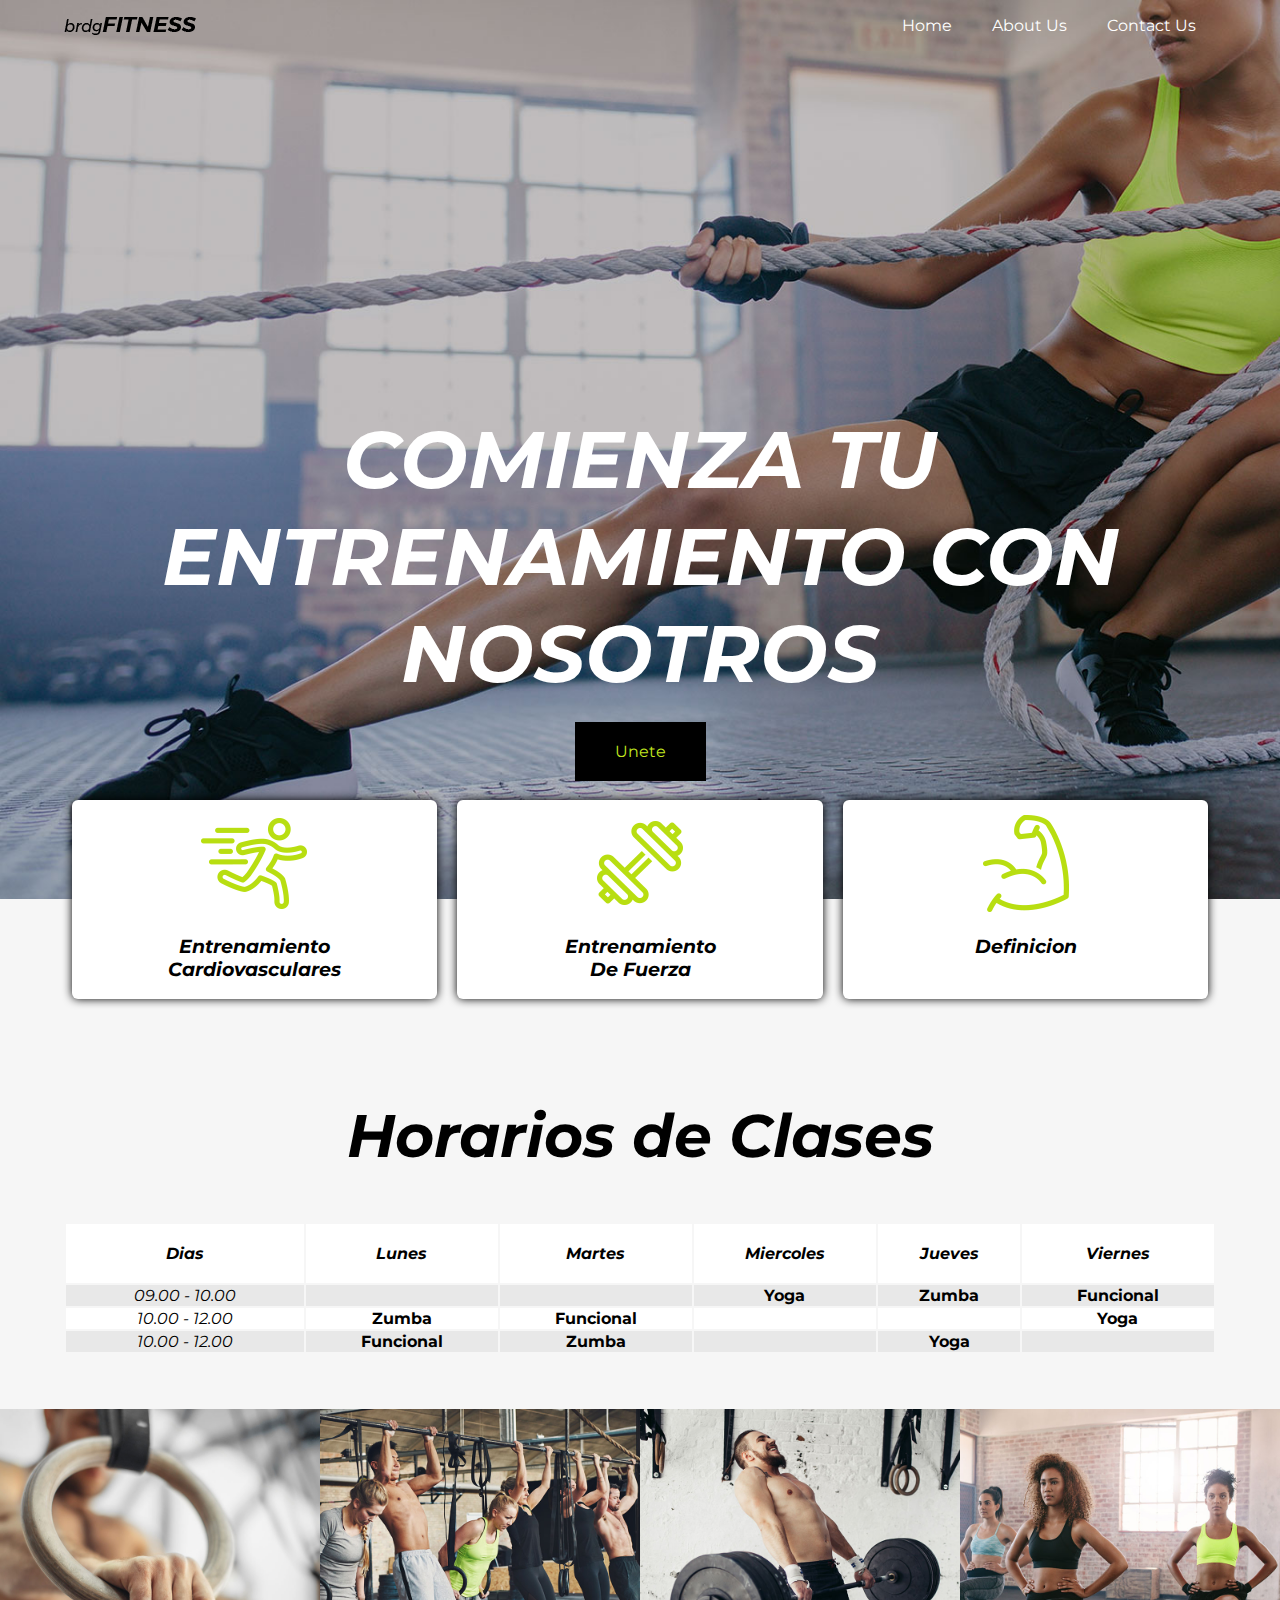
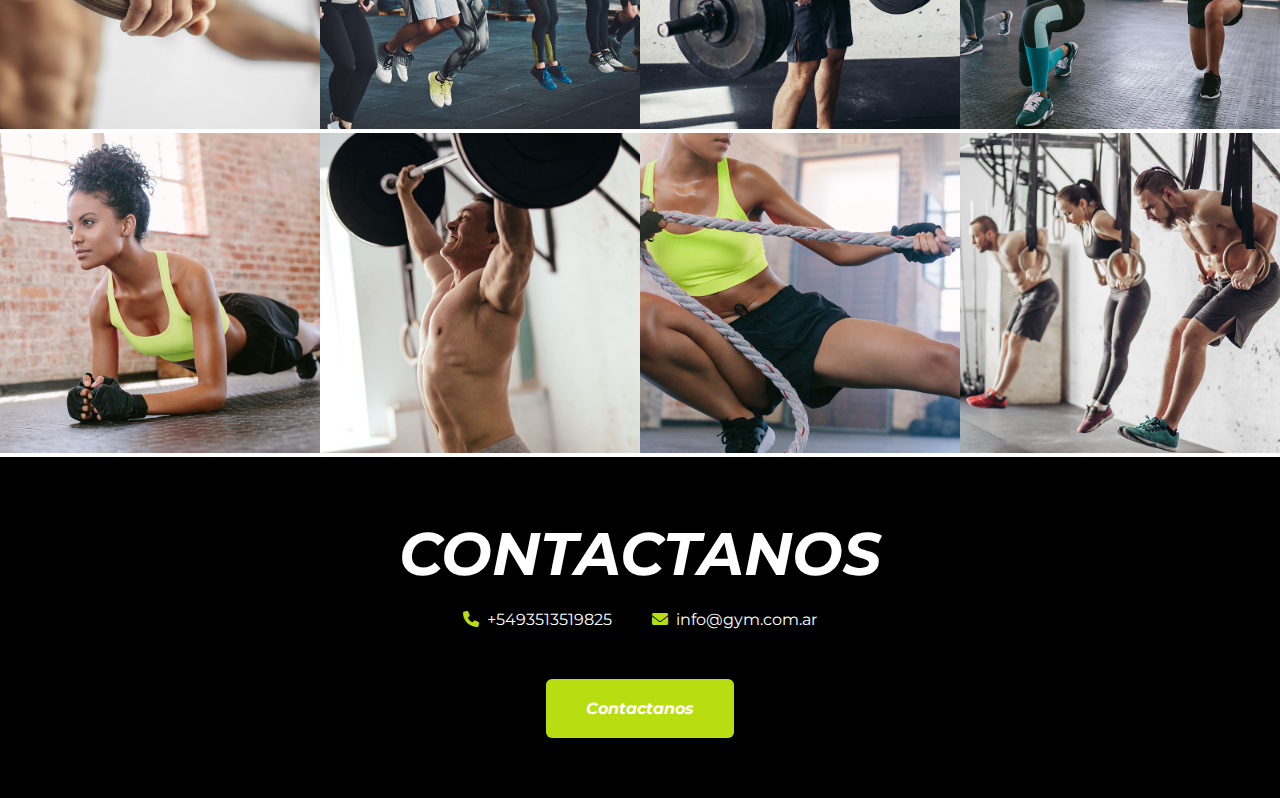
==== proyecto gym/index.html @ fa43ddb1 "Add files via upload" ====
<!DOCTYPE html>
<html lang="en">
<head>
    <meta charset="UTF-8">
    <meta http-equiv="X-UA-Compatible" content="IE=edge">
    <meta name="viewport" content="width=device-width, initial-scale=1.0">
    <link rel="stylesheet" href="styles.css">
    <link rel="preconnect" href="https://fonts.googleapis.com">
    <link rel="preconnect" href="https://fonts.gstatic.com" crossorigin>
    <link href="https://fonts.googleapis.com/css2?family=Montserrat:wght@400;700;800&family=Playfair+Display:wght@900&display=swap" rel="stylesheet">
    <link rel="stylesheet" href="https://cdnjs.cloudflare.com/ajax/libs/font-awesome/6.0.0/css/all.min.css">
    <title>proyecto Gym</title>
</head>
<body>
    <header>
        <div class="contenedor">
            <div class="menu">
                <img src="./imagenes/logo-black.png" alt="">
                <nav>
                    <ul>
                        <li><a href="">Home</a></li>
                        <li><a href="">About Us</a></li>
                        <li><a href="">Contact Us</a></li>
                    </ul>
                </nav>
            </div>
        </div>
        <div class="titular">
            <h1>
                COMIENZA TU ENTRENAMIENTO CON NOSOTROS
            </h1>
            <a href="">Unete</a>
        </div>
    </header>
    <main>
        <section id="tarjetas">
            <div class="contenedor">
                <div class="contenedor-tarjeta">
                    <div class="tarjeta">
                        <img src="./imagenes/icon1.png" alt="">
                        <h3>Entrenamiento <br> Cardiovasculares</h3>
                    </div>
                    <div id="segunda-tarjeta" class="tarjeta">
                        <img src="./imagenes/icon2.png" alt="">
                        <h3>Entrenamiento <br> De Fuerza</h3>
                    </div>
                    <div id="tercera-tarjeta" class="tarjeta">
                        <img src="./imagenes/icon3.png" alt="">
                        <h3>Definicion</h3>
                    </div>
                </div>
            </div>
        </section>
        <section id="horarios-clases">
            <div class="contenedor">
                <h2>Horarios de Clases</h2>
                <table>
                    <th>Dias</th>
                    <th>Lunes</th>
                    <th>Martes</th>
                    <th>Miercoles</th>
                    <th>Jueves</th>
                    <th>Viernes</th>
                    <tr class="gris">
                        <td class="hora">09.00 - 10.00</td>
                        <td></td>
                        <td></td>
                        <td>Yoga</td>
                        <td>Zumba</td>
                        <td>Funcional</td>
                    </tr>
                    <tr class="blanco">
                        <td class="hora">10.00 - 12.00</td>
                        <td>Zumba</td>
                        <td>Funcional</td>
                        <td></td>
                        <td></td>
                        <td>Yoga</td>
                    </tr>
                    <tr class="gris">
                        <td class="hora">10.00 - 12.00</td>
                        <td>Funcional</td>
                        <td>Zumba</td>
                        <td></td>
                        <td>Yoga</td>
                        <td></td>
                    </tr>
                </table>
            </div>

        </section>
        <section id="galeria">
            <div class="foto">
                <img src="./imagenes/ejercicio1.jpg" alt="">
            </div>
            <div class="foto">
                <img src="./imagenes/ejercicio2.jpg" alt="">
            </div>
            <div class="foto">
                <img src="./imagenes/ejercicio3.jpg" alt="">
            </div>
            <div class="foto">
                <img src="./imagenes/ejercicio4.jpg" alt="">
            </div>
            <div class="foto">
                <img src="./imagenes/ejercicio5.jpg" alt="">
            </div>
            <div class="foto">
                <img src="./imagenes/ejercicio6.jpg" alt="">
            </div>
            <div class="foto">
                <img src="./imagenes/ejercicio7.jpg" alt="">
            </div>
            <div class="foto">
                <img src="./imagenes/ejercicio8.jpg" alt="">
            </div>
            
        </section>
        <section id="contacto">
            <div class="contenedor">
                <h2>CONTACTANOS</h2>
                <div class="info">
                    <p><i class="fa-solid fa-phone"></i>+5493513519825</p>
                    <p><i class="fa-solid fa-envelope"></i>info@gym.com.ar</p>
                </div>
                <a href="">Contactanos</a>
            </div>
        </section>
        

    </main>
</body>
</html>
---- proyecto gym/styles.css ----
body{
    margin: 0;
    padding: 0;
    font-family: 'Montserrat';
}
.contenedor {
    width: 90%;
    max-width: 1280px;
    margin: auto;
}
li {
    list-style: none;
}
a{
    text-decoration: none;
}
header{
    background-image: url(./imagenes/fondo1.jpg);
    height: 100vh;
    background-size: cover;
}
.menu{
    display: flex;
    align-items: center;
    justify-content: space-between;
}
header ul{
    display: flex;
}
header ul li{
    margin: 0 20px;
}
header ul li a{
    color: #fff;
}
.titular{
    text-align: center;
    margin-top: 40vh;
    color: #fff;
}
h1{
    font-size: 80px;
    font-style: italic;
    width: 80%;
    margin: auto;
    margin-bottom: 40px;
}
.titular a{
    background: #000;
    color: #C2E71F;
    padding: 20px 40px;
}
.contenedor-tarjeta{
    display: flex;
    justify-content: center;
    margin-top: -100px;
}
.tarjeta{
    text-align: center;
    box-shadow: 0px 0px 10px #000;
    padding: 15px 10px 0px;
    background-color: #fff;
    width: 30%;
    border-radius: 6px;
}
#segunda-tarjeta{
    margin: 0 20px;
    box-shadow: 0px 0px 10px #000;
}
#tarjetas{
    margin-bottom: 100px;
}
.tarjeta h3{
    font-style: italic;
}
#horarios-clases{
    background: #F6F6F6;
    margin-top: -200px;
    padding-top: 150px;
    height: 40vh;
}
table{
    width: 100%;
    text-align: center;

}
.blanco, th{
    background-color: #fff;
}
th{
    padding: 20px 0;
    font-style: italic;
}
.gris{
    background: #E8E8E8;
}
td{
    font-weight: bold;
}
.hora{
    font-weight: 400;
    font-style: italic;
}
h2 {
    text-align: center;
    font-size: 60px;
    font-style: italic;
}
#galeria{
    display: flex;
    flex-wrap: wrap;
    
}
#galeria img{
    width: 100%;
}
#galeria .foto{
    width: 25%;
}
#contacto{
    background: #000;
    text-align: center;
    color: #fff ;
    padding: 60px 0;
}
#contacto h2{
    margin: 0;
}
#contacto i{
    color: #B8DE11;
    margin-right: 8px;
}
.info{
    display: flex;
    justify-content: center;
}
.info p{
    margin: 20px;
}
#contacto a{
    background: #B8DE11;
    color: #fff;
    font-style: italic;
    padding: 20px 40px;
    display: inline-block;
    margin-top: 30px;
    border-radius: 6px;
    font-weight: bold;
}
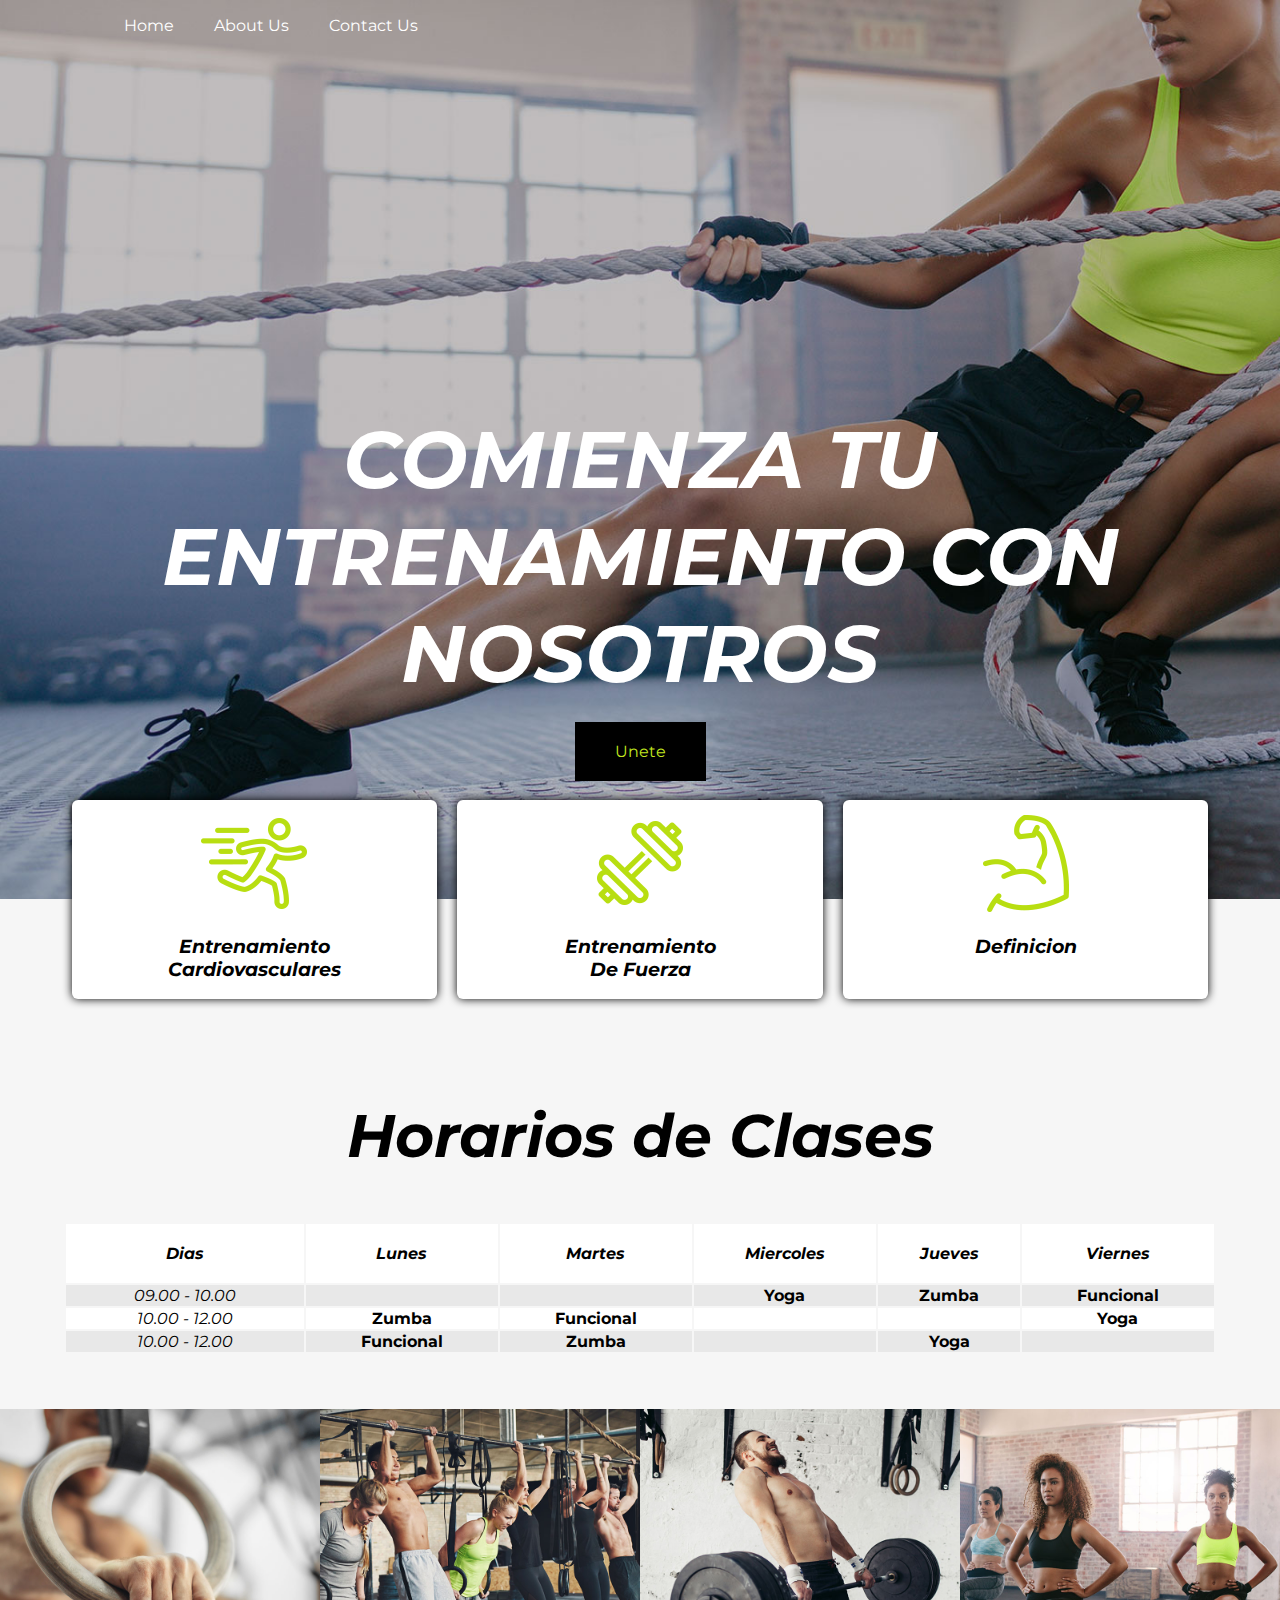
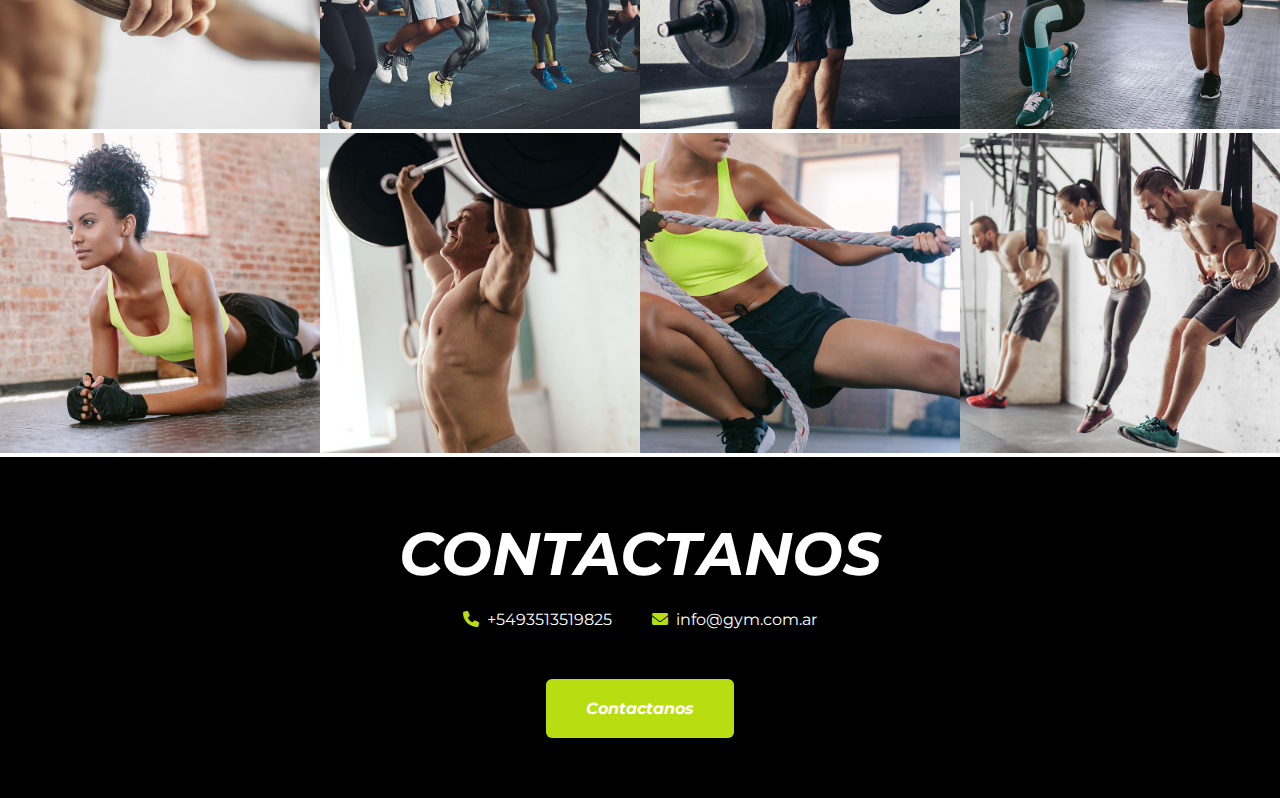
==== commit e1a76db4: "Update index.html" ====
--- a/proyecto gym/index.html
+++ b/proyecto gym/index.html
@@ -15,7 +15,6 @@
     <header>
         <div class="contenedor">
             <div class="menu">
-                <img src="./imagenes/logo-black.png" alt="">
                 <nav>
                     <ul>
                         <li><a href="">Home</a></li>
@@ -116,6 +115,8 @@
             </div>
             
         </section>
+    </main>
+    <footer>
         <section id="contacto">
             <div class="contenedor">
                 <h2>CONTACTANOS</h2>
@@ -126,8 +127,6 @@
                 <a href="">Contactanos</a>
             </div>
         </section>
-        
-
-    </main>
+    </footer>
 </body>
-</html>+</html>
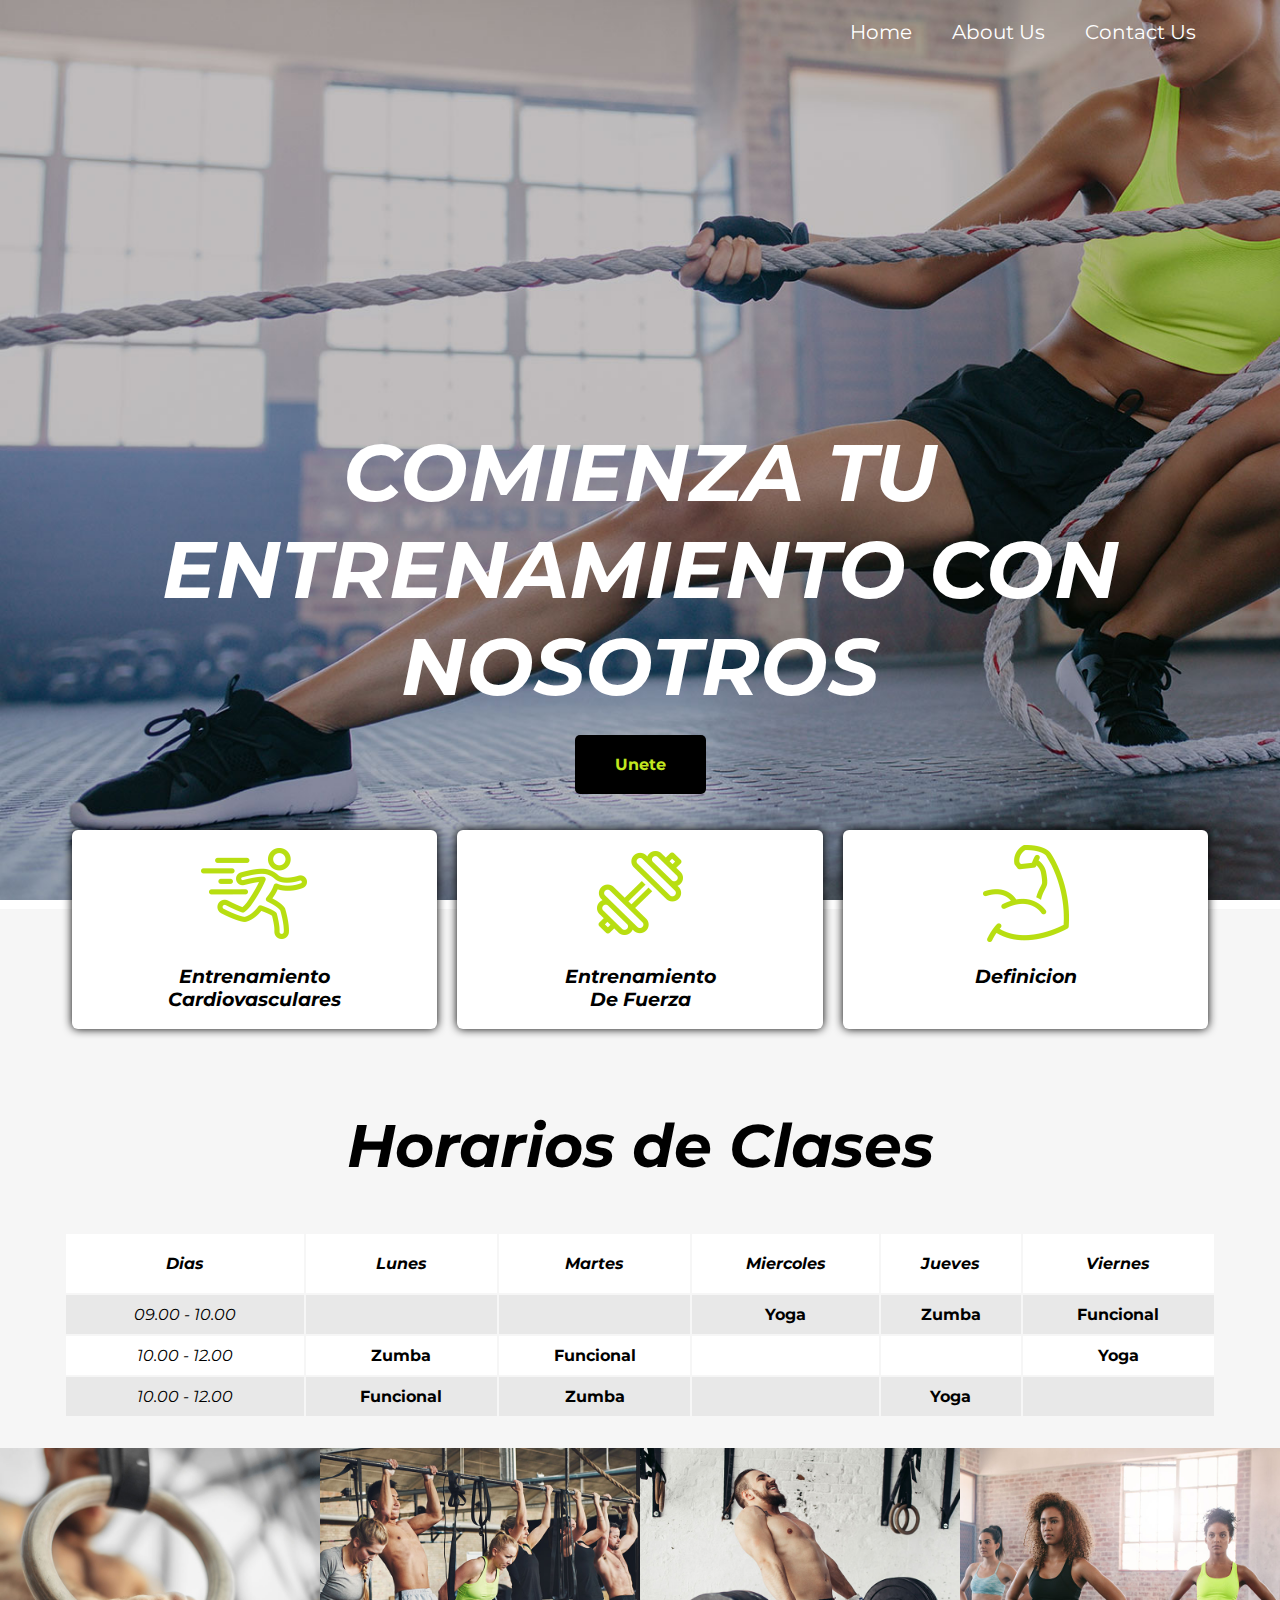
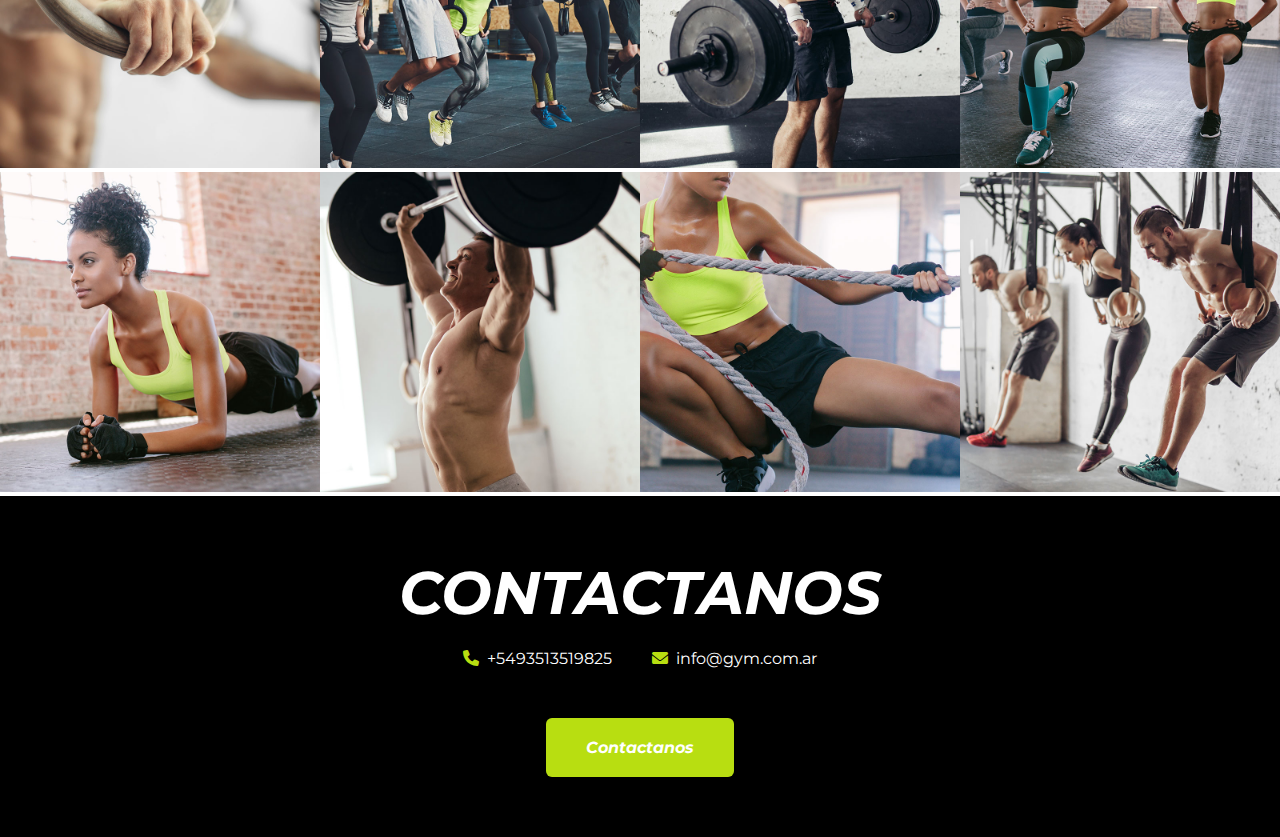
==== commit 79083ecd: "Add files via upload" ====
--- a/proyecto gym/index.html
+++ b/proyecto gym/index.html
@@ -12,12 +12,12 @@
     <title>proyecto Gym</title>
 </head>
 <body>
-    <header>
+    <header class="header-home">
         <div class="contenedor">
             <div class="menu">
                 <nav>
                     <ul>
-                        <li><a href="">Home</a></li>
+                        <li><a href="./index.html">Home</a></li>
                         <li><a href="">About Us</a></li>
                         <li><a href="">Contact Us</a></li>
                     </ul>
@@ -28,7 +28,7 @@
             <h1>
                 COMIENZA TU ENTRENAMIENTO CON NOSOTROS
             </h1>
-            <a href="">Unete</a>
+            <a href="./login.html">Unete</a>
         </div>
     </header>
     <main>
@@ -129,4 +129,4 @@
         </section>
     </footer>
 </body>
-</html>
+</html>--- a/proyecto gym/styles.css
+++ b/proyecto gym/styles.css
@@ -14,15 +14,17 @@
 a{
     text-decoration: none;
 }
-header{
+.header-home{
     background-image: url(./imagenes/fondo1.jpg);
     height: 100vh;
     background-size: cover;
 }
+/* nab var */
 .menu{
     display: flex;
     align-items: center;
-    justify-content: space-between;
+    justify-content: flex-end;
+    font-size: 20px;
 }
 header ul{
     display: flex;
@@ -32,6 +34,7 @@
 }
 header ul li a{
     color: #fff;
+
 }
 .titular{
     text-align: center;
@@ -49,11 +52,15 @@
     background: #000;
     color: #C2E71F;
     padding: 20px 40px;
-}
+    border-radius: 5px;
+    font-weight: bold;
+}
+/* MAIN */
+/* tarjetas de productos */
 .contenedor-tarjeta{
     display: flex;
     justify-content: center;
-    margin-top: -100px;
+    margin-top: -70px;
 }
 .tarjeta{
     text-align: center;
@@ -68,7 +75,7 @@
     box-shadow: 0px 0px 10px #000;
 }
 #tarjetas{
-    margin-bottom: 100px;
+    margin-bottom: 80px;
 }
 .tarjeta h3{
     font-style: italic;
@@ -77,12 +84,14 @@
     background: #F6F6F6;
     margin-top: -200px;
     padding-top: 150px;
-    height: 40vh;
-}
+
+}
+
+/* tabla de horarios */
 table{
     width: 100%;
     text-align: center;
-
+    padding-bottom: 30px;
 }
 .blanco, th{
     background-color: #fff;
@@ -96,6 +105,7 @@
 }
 td{
     font-weight: bold;
+    padding: 10px 0px;
 }
 .hora{
     font-weight: 400;
@@ -106,6 +116,8 @@
     font-size: 60px;
     font-style: italic;
 }
+
+/* imagenes de fotos */
 #galeria{
     display: flex;
     flex-wrap: wrap;
@@ -117,6 +129,8 @@
 #galeria .foto{
     width: 25%;
 }
+
+/* footer */
 #contacto{
     background: #000;
     text-align: center;
@@ -146,4 +160,242 @@
     margin-top: 30px;
     border-radius: 6px;
     font-weight: bold;
+}
+
+/* estilos para usuario.html */
+#ejercicios{
+    background-image: url(./imagenes/fondo2.jpg);
+    height: 125vh;
+    background-repeat: no-repeat;
+    background-size: cover;
+    margin-top: -110px;
+}
+
+.titulo-usuario{
+    color: #fff;
+    padding-top: 40px;
+}
+/* Login */
+.header-login{
+    margin-bottom: -63px;
+}
+.main-login{
+    background-image: url(./imagenes/ejercicio1.jpg);
+    background-repeat: no-repeat;
+    background-size: cover;
+    height: 100vh;
+    display: flex;
+    width: 100%;
+}
+.formulario{
+    display: flex;
+    justify-content: center;
+    margin: auto;
+    flex-direction: column;
+}
+.input_login{
+    padding: 10px 20px;
+    margin-bottom: 10px;
+    border-radius: 6px;
+    background-color: #fff;
+    box-shadow: 5px 3px 0px #0000002e;
+    border: none;
+}
+.input_login_aceptar{
+    margin-left: 50%;
+    transform: translateX(-50%);
+    margin-top: 20px;
+    padding: 10px 20px;
+    background: #B8DE11;
+    color: #fff;
+    font-style: italic;
+    border-radius: 6px;
+    font-weight: bold;
+    border: none;
+    font-size: 18px;
+}
+.input_login_registrar{
+    margin-top: 20px;
+    background-color: transparent;
+    font-size: 18px;
+    border: none;
+    border-bottom: 1px solid #000;
+    margin-left: 50%;
+    transform: translateX(-50%);
+    text-decoration: none;
+}
+.bienvenido{
+    display: flex;
+}
+#h4-login{
+    color: #000;
+    font-size: 16px;
+    font-style: italic;
+}
+
+
+/* registro */
+body{
+    background-image: url(./imagenes/fondo1.jpg);
+    background-repeat: no-repeat;
+    background-size: cover;
+    height: 100vh;
+    
+}
+.main-register {
+	max-width: 800px;
+	width: 95%;
+	margin: auto;
+	margin-top: 200px;
+}
+.formulario-register {
+	display: grid;
+	grid-template-columns: 1fr 1fr;
+	gap: 20px;
+}
+
+.formulario__label {
+	display: block;
+	font-weight: 700;
+	padding: 10px;
+	cursor: pointer;
+    
+}
+
+.formulario__grupo-input {
+	position: relative;
+}
+
+.formulario__input {
+	width: 80%;
+	background: #fff;
+	border: 3px solid transparent;
+	border-radius: 3px;
+	height: 45px;
+	line-height: 45px;
+	padding: 0 40px 0 10px;
+	transition: .3s ease all;
+}
+
+.formulario__input:focus {
+	border: 3px solid #0075FF;
+	outline: none;
+	box-shadow: 3px 0px 30px rgba(163,163,163, 0.4);
+}
+
+.formulario__input-error {
+	font-size: 12px;
+	margin-bottom: 0;
+	display: none;
+    color: #fff;
+    font-weight: bold;
+    background-color: #000;
+    width: 85%;
+    text-align: center;
+}
+
+.formulario__input-error-activo {
+	display: block;
+}
+
+.formulario__validacion-estado {
+	position: absolute;
+	right: 30px;
+	bottom: 15px;
+	z-index: 100;
+	font-size: 16px;
+	opacity: 0;
+}
+
+.formulario__checkbox {
+	margin-right: 10px;
+}
+
+.formulario__grupo-terminos, 
+.formulario__mensaje,
+.formulario__grupo-btn-enviar {
+	grid-column: span 2;
+}
+
+.formulario__mensaje {
+	height: 45px;
+	line-height: 45px;
+	background: #F66060;
+	padding: 0 15px;
+	border-radius: 3px;
+	display: none;
+}
+
+.formulario__mensaje-activo {
+	display: block;
+}
+
+.formulario__mensaje p {
+	margin: 0;
+}
+
+.formulario__grupo-btn-enviar {
+	display: flex;
+	flex-direction: column;
+	align-items: center;
+}
+
+.formulario__btn {
+	height: 45px;
+	line-height: 45px;
+	width: 30%;
+	background: #000;
+	color: #C2E71F;
+	font-weight: bold;
+	border: none;
+	border-radius: 3px;
+	cursor: pointer;
+	transition: .1s ease all;
+}
+
+.formulario__btn:hover {
+	box-shadow: 3px 0px 30px rgba(163,163,163, 1);
+}
+
+.formulario__mensaje-exito {
+	font-size: 20px;
+	color: #C2E71F;
+	display: none;
+}
+
+.formulario__mensaje-exito-activo {
+	display: block;
+}
+
+/* ----- -----  Estilos para Validacion ----- ----- */
+.formulario__grupo-correcto .formulario__validacion-estado {
+	color: #1ed12d;
+	opacity: 1;
+}
+
+.formulario__grupo-incorrecto .formulario__label {
+	color: #bb2929;
+}
+
+.formulario__grupo-incorrecto .formulario__validacion-estado {
+	color: #bb2929;
+	opacity: 1;
+}
+
+.formulario__grupo-incorrecto .formulario__input {
+	border: 3px solid #bb2929;
+}
+.swal-overlay {
+    background-color: rgba(48, 49, 49, 0.678);
+  }
+.swal-text {
+    background: #fa2b06b2;
+    padding: 17px;
+    border: 1px solid #fa2b06;
+    display: block;
+    margin: 22px;
+    text-align: center;
+    color: #fff;
+    border-radius: 6px;
+    font-size: 20px;
 }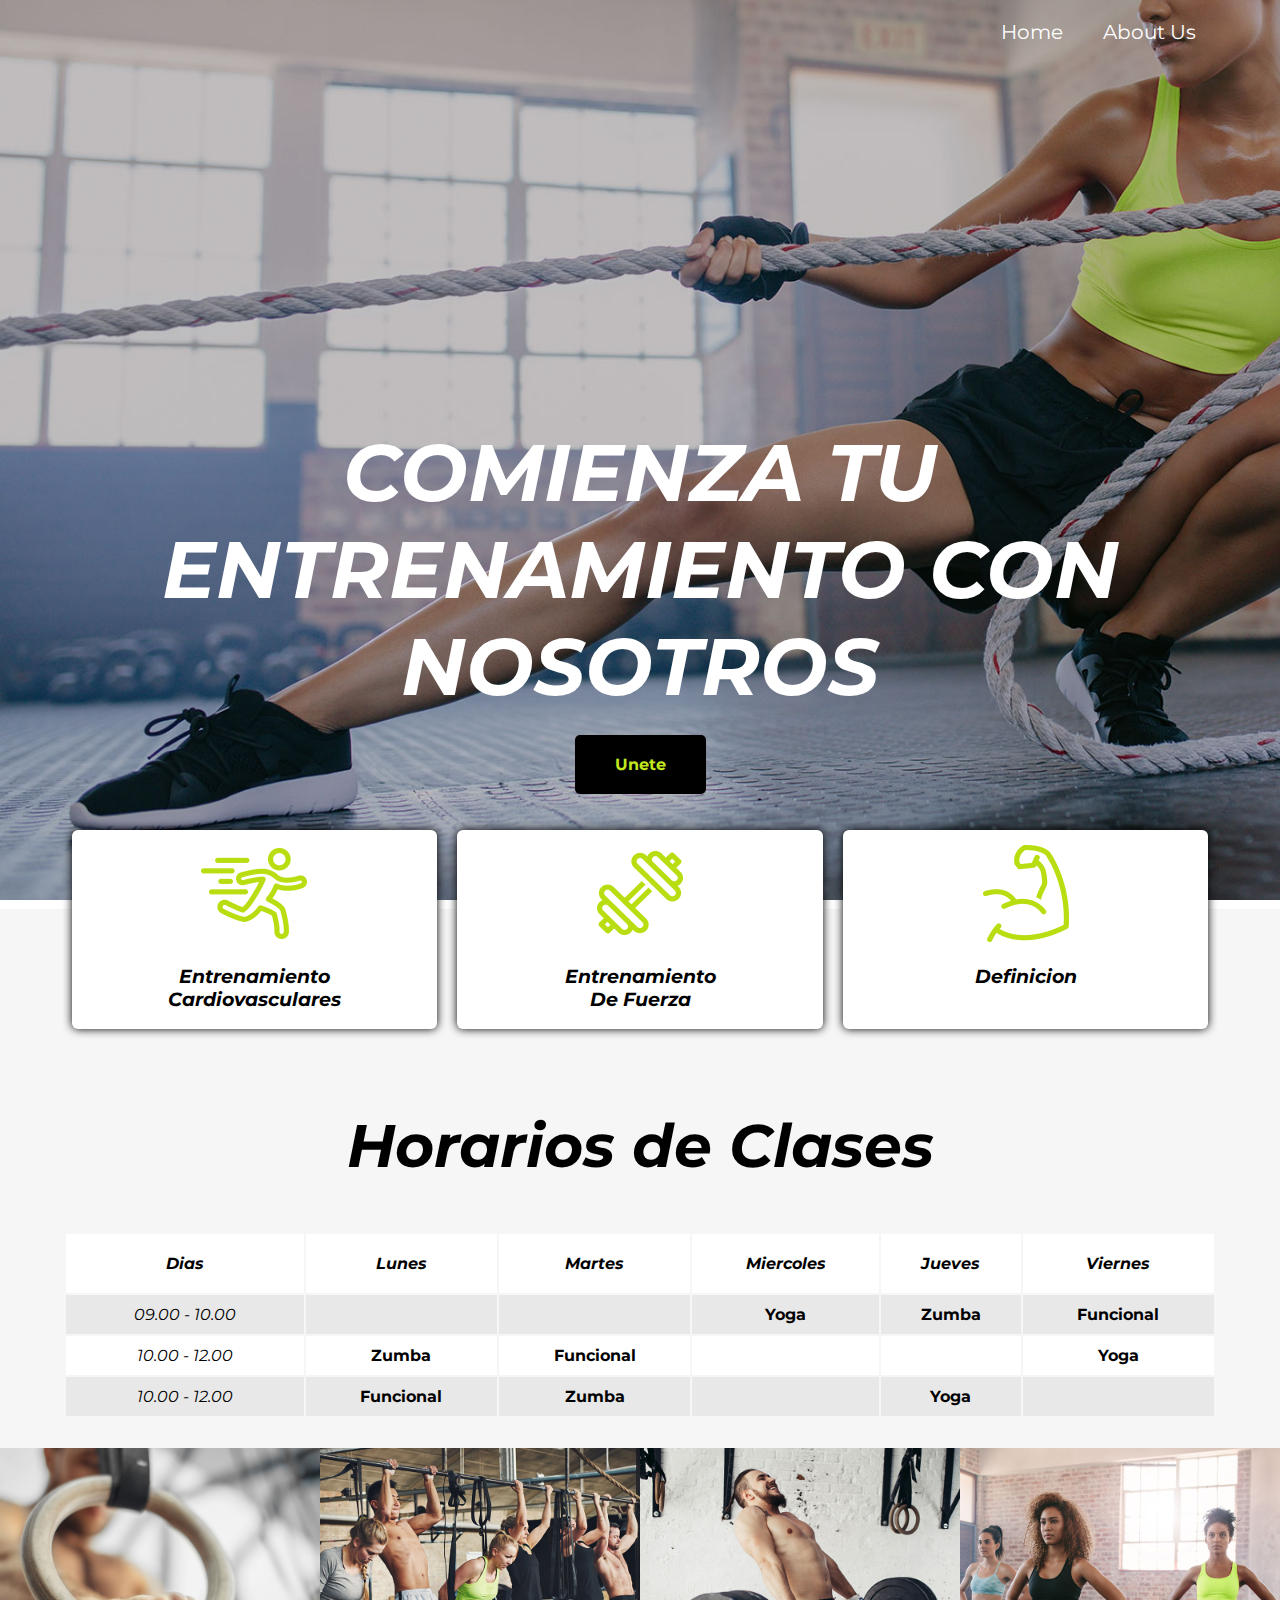
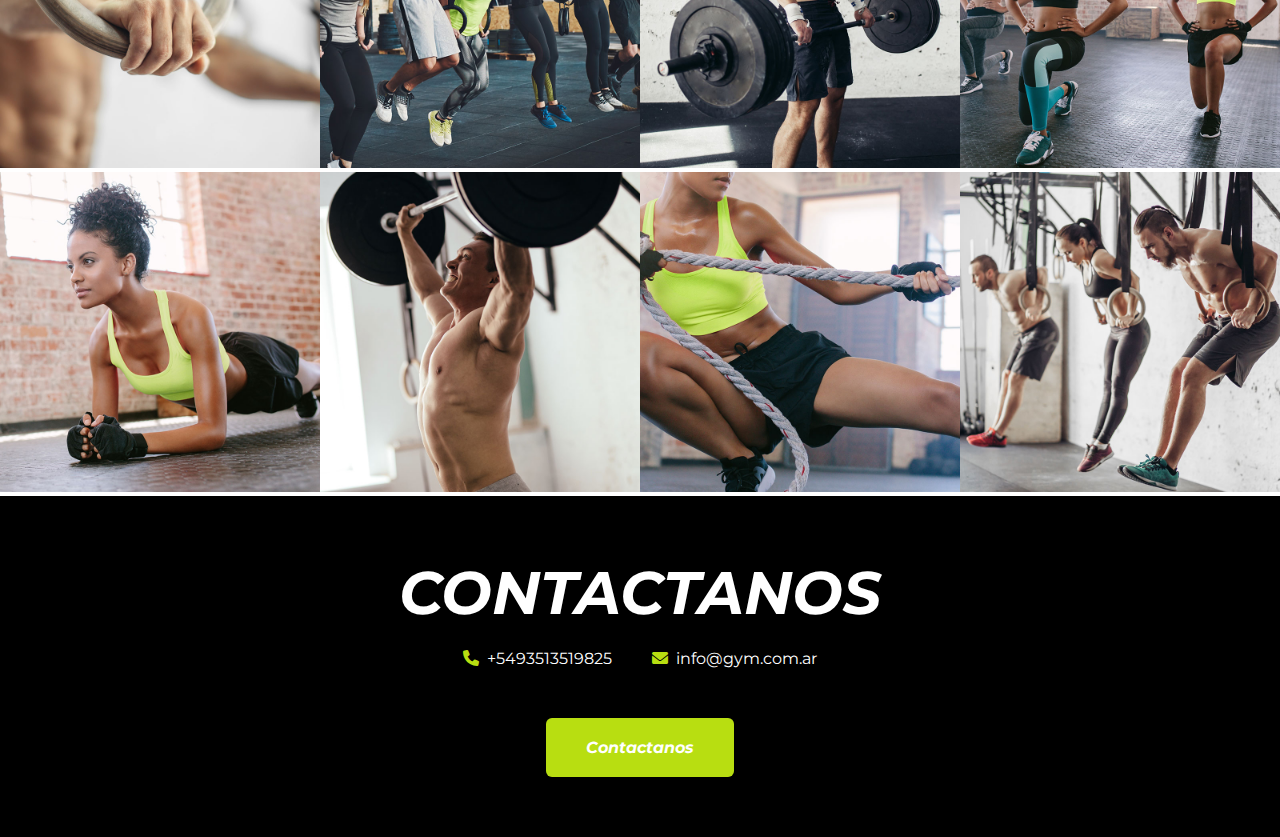
==== commit 0ca4b4ff: "Add files via upload" ====
--- a/proyecto gym/index.html
+++ b/proyecto gym/index.html
@@ -18,8 +18,7 @@
                 <nav>
                     <ul>
                         <li><a href="./index.html">Home</a></li>
-                        <li><a href="">About Us</a></li>
-                        <li><a href="">Contact Us</a></li>
+                        <li><a href="./about.html">About Us</a></li>
                     </ul>
                 </nav>
             </div>
--- a/proyecto gym/styles.css
+++ b/proyecto gym/styles.css
@@ -168,7 +168,7 @@
     height: 125vh;
     background-repeat: no-repeat;
     background-size: cover;
-    margin-top: -110px;
+    margin-top: -115px;
 }
 
 .titulo-usuario{
@@ -398,4 +398,20 @@
     color: #fff;
     border-radius: 6px;
     font-size: 20px;
+}
+
+.lista-metas {
+    display: flex;
+    flex-direction: column;
+    align-items: flex-start;
+    margin: 0 auto;
+    width: 50%;
+}
+.lista-metas-li{
+    padding-top: 10px;
+}
+#map{
+    height: 400px;
+    width: 100%;
+    margin: 0 auto;
 }